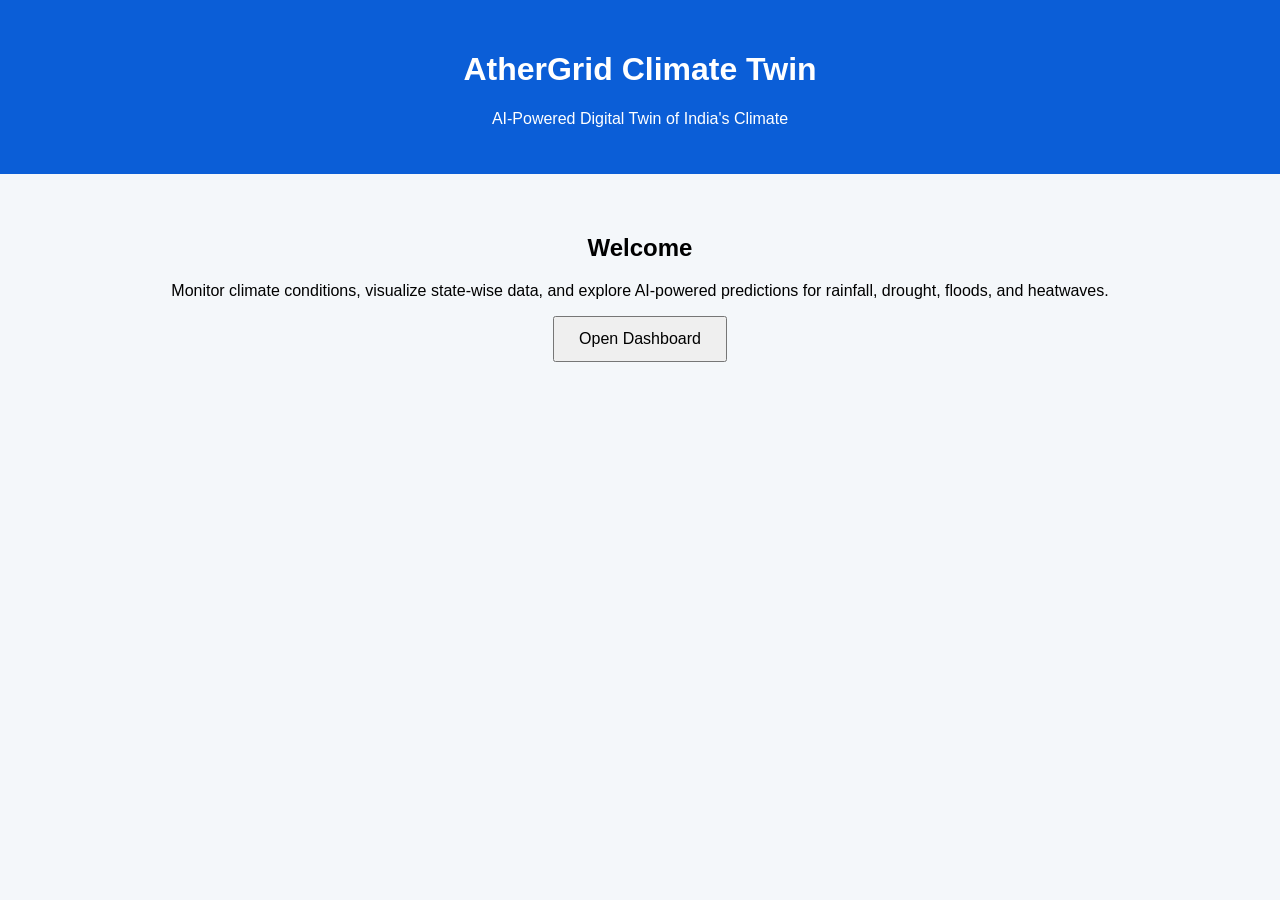
==== frontend/index.html @ 0a9a2bc7 "Create frontend homepage" ====
<!DOCTYPE html>
<html lang="en">
<head>
    <meta charset="UTF-8">
    <meta name="viewport" content="width=device-width, initial-scale=1.0">
    <title>AtherGrid Climate Twin</title>
    <link rel="stylesheet" href="style.css">
</head>
<body>

    <header>
        <h1>AtherGrid Climate Twin</h1>
        <p>AI-Powered Digital Twin of India's Climate</p>
    </header>

    <main>
        <section>
            <h2>Welcome</h2>
            <p>
                Monitor climate conditions, visualize state-wise data,
                and explore AI-powered predictions for rainfall, drought,
                floods, and heatwaves.
            </p>

            <button>Open Dashboard</button>
        </section>
    </main>

    <script src="script.js"></script>
</body>
</html>
---- frontend/style.css ----
body {
    font-family: Arial, sans-serif;
    margin: 0;
    text-align: center;
    background-color: #f4f7fa;
}

header {
    background-color: #0b5ed7;
    color: white;
    padding: 30px;
}

main {
    padding: 40px;
}

button {
    padding: 12px 24px;
    font-size: 16px;
    cursor: pointer;
}
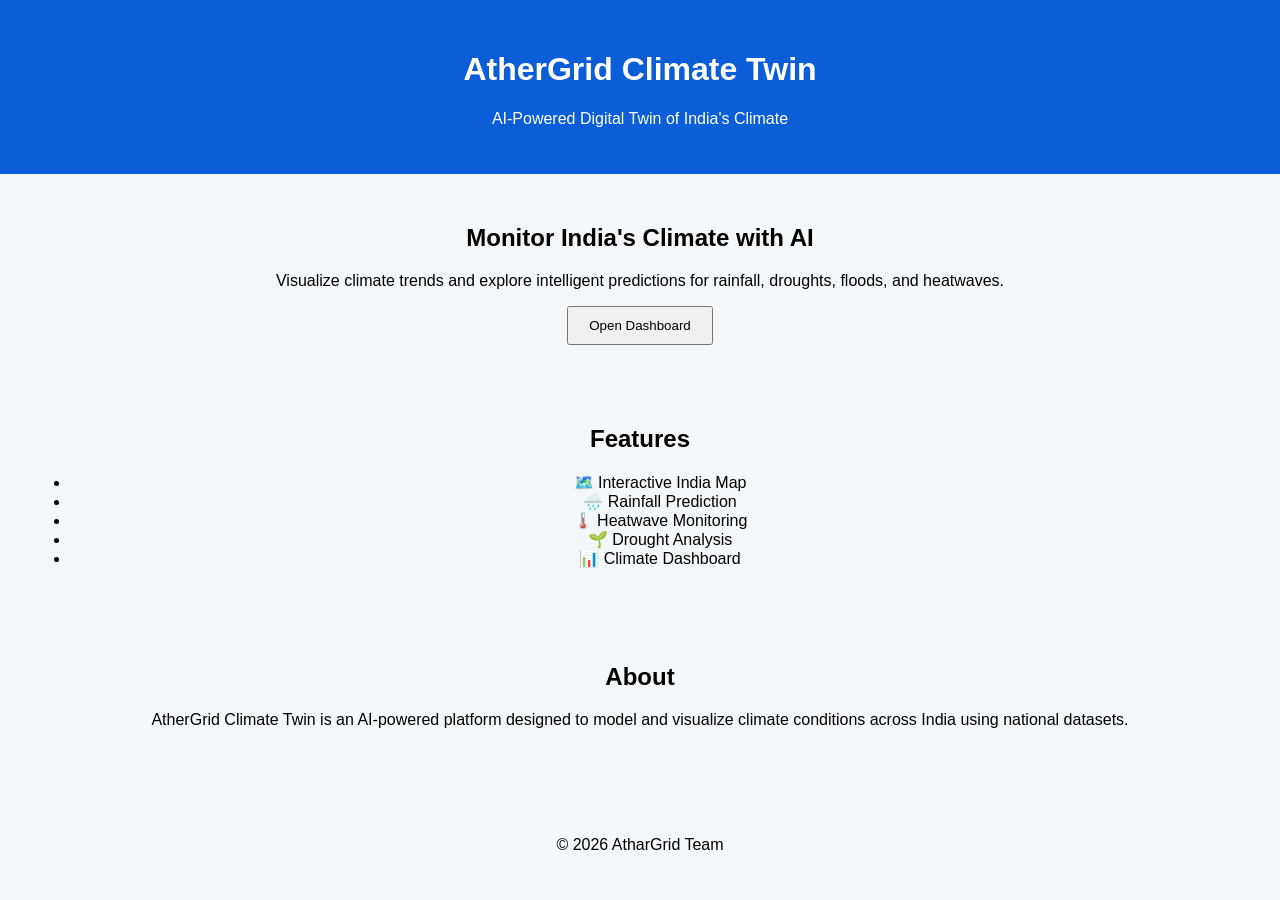
==== commit 5a3b7b74: "Added homepage and dashboard" ====
--- a/frontend/index.html
+++ b/frontend/index.html
@@ -8,24 +8,41 @@
 </head>
 <body>
 
-    <header>
-        <h1>AtherGrid Climate Twin</h1>
-        <p>AI-Powered Digital Twin of India's Climate</p>
-    </header>
+<header>
+    <h1>AtherGrid Climate Twin</h1>
+    <p>AI-Powered Digital Twin of India's Climate</p>
+</header>
 
-    <main>
-        <section>
-            <h2>Welcome</h2>
-            <p>
-                Monitor climate conditions, visualize state-wise data,
-                and explore AI-powered predictions for rainfall, drought,
-                floods, and heatwaves.
-            </p>
+<section id="hero">
+    <h2>Monitor India's Climate with AI</h2>
+    <p>Visualize climate trends and explore intelligent predictions for rainfall, droughts, floods, and heatwaves.</p>
+    <button>Open Dashboard</button>
+</section>
 
-            <button>Open Dashboard</button>
-        </section>
-    </main>
+<section id="features">
+    <h2>Features</h2>
+    <ul>
+        <li>🗺️ Interactive India Map</li>
+        <li>🌧️ Rainfall Prediction</li>
+        <li>🌡️ Heatwave Monitoring</li>
+        <li>🌱 Drought Analysis</li>
+        <li>📊 Climate Dashboard</li>
+    </ul>
+</section>
 
-    <script src="script.js"></script>
+<section id="about">
+    <h2>About</h2>
+    <p>
+        AtherGrid Climate Twin is an AI-powered platform designed to model
+        and visualize climate conditions across India using national datasets.
+    </p>
+</section>
+
+<footer>
+    <p>© 2026 AtharGrid Team</p>
+</footer>
+
+<script src="script.js"></script>
+
 </body>
 </html>
--- a/frontend/style.css
+++ b/frontend/style.css
@@ -15,8 +15,17 @@
     padding: 40px;
 }
 
+section {
+    padding: 30px;
+}
+
 button {
-    padding: 12px 24px;
-    font-size: 16px;
+    padding: 10px 20px;
     cursor: pointer;
+}
+
+footer {
+    margin-top: 30px;
+    padding: 15px;
+    text-align: center;
 }
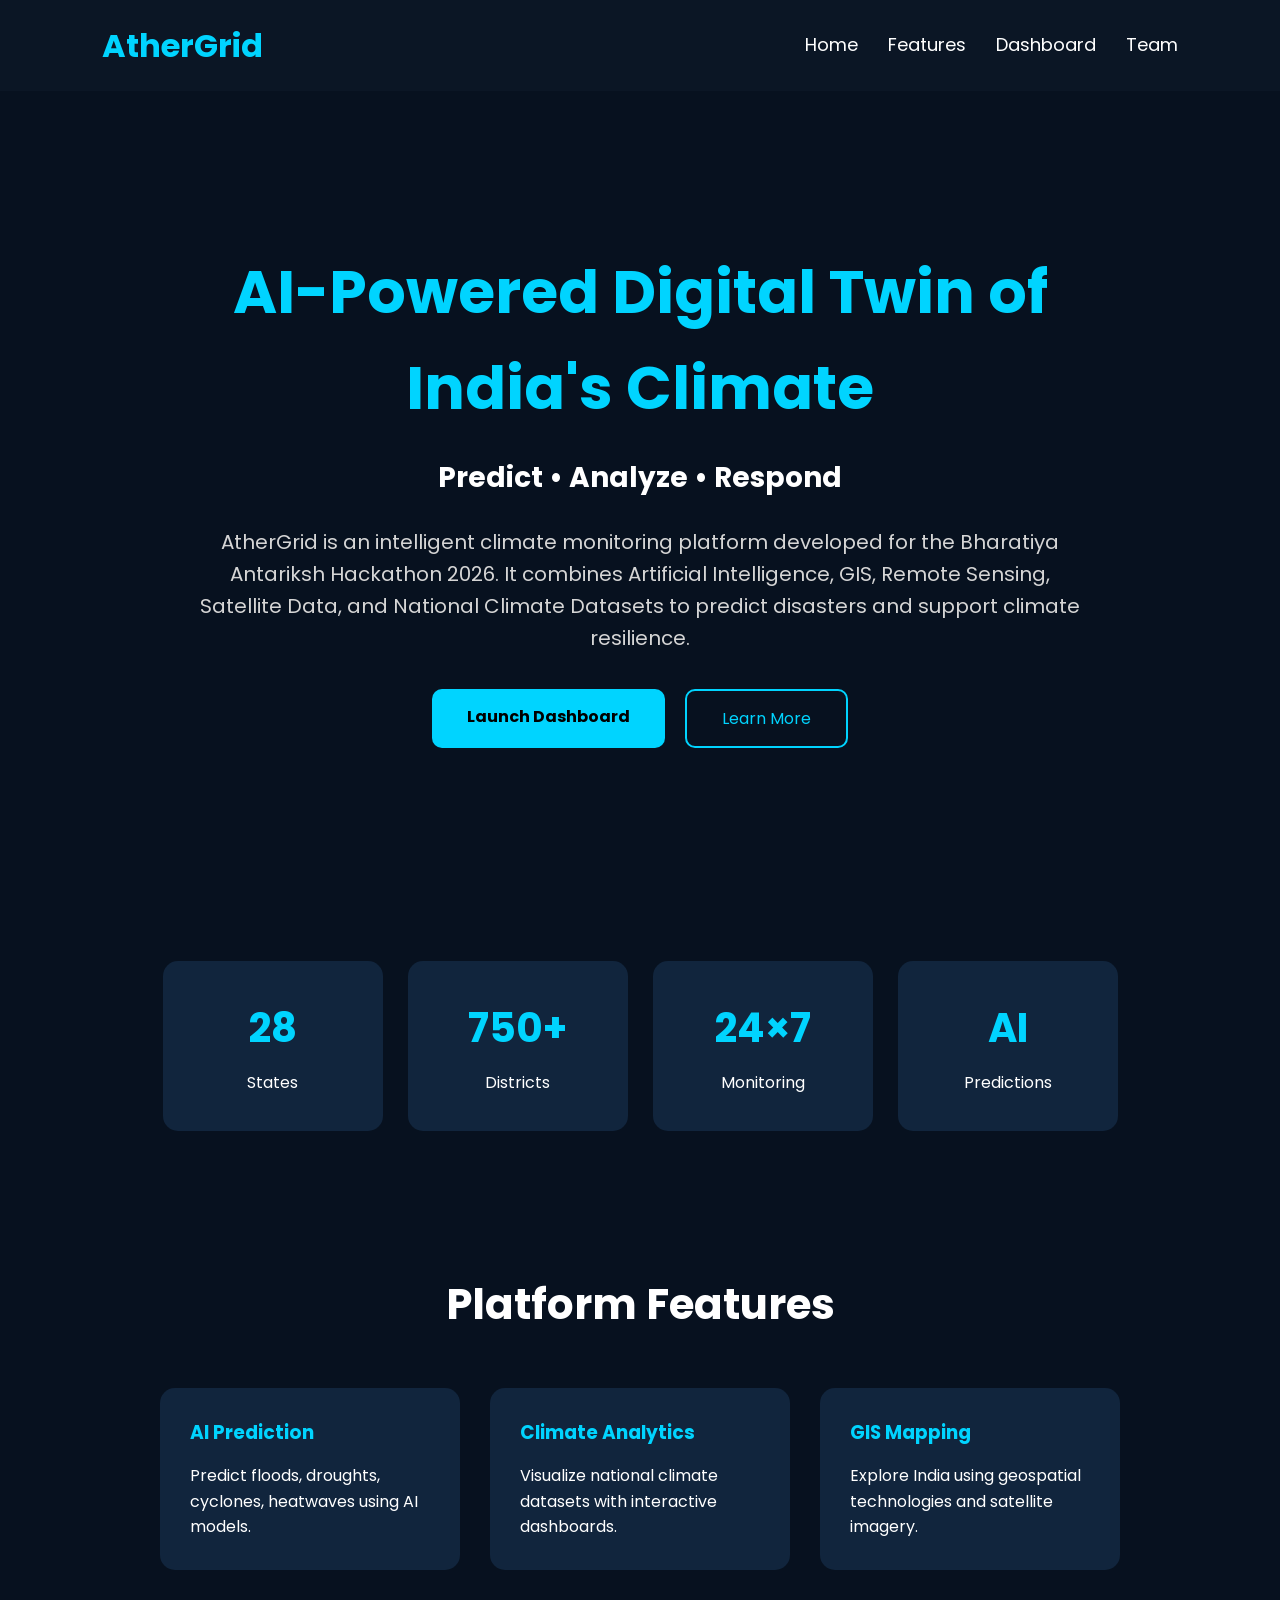
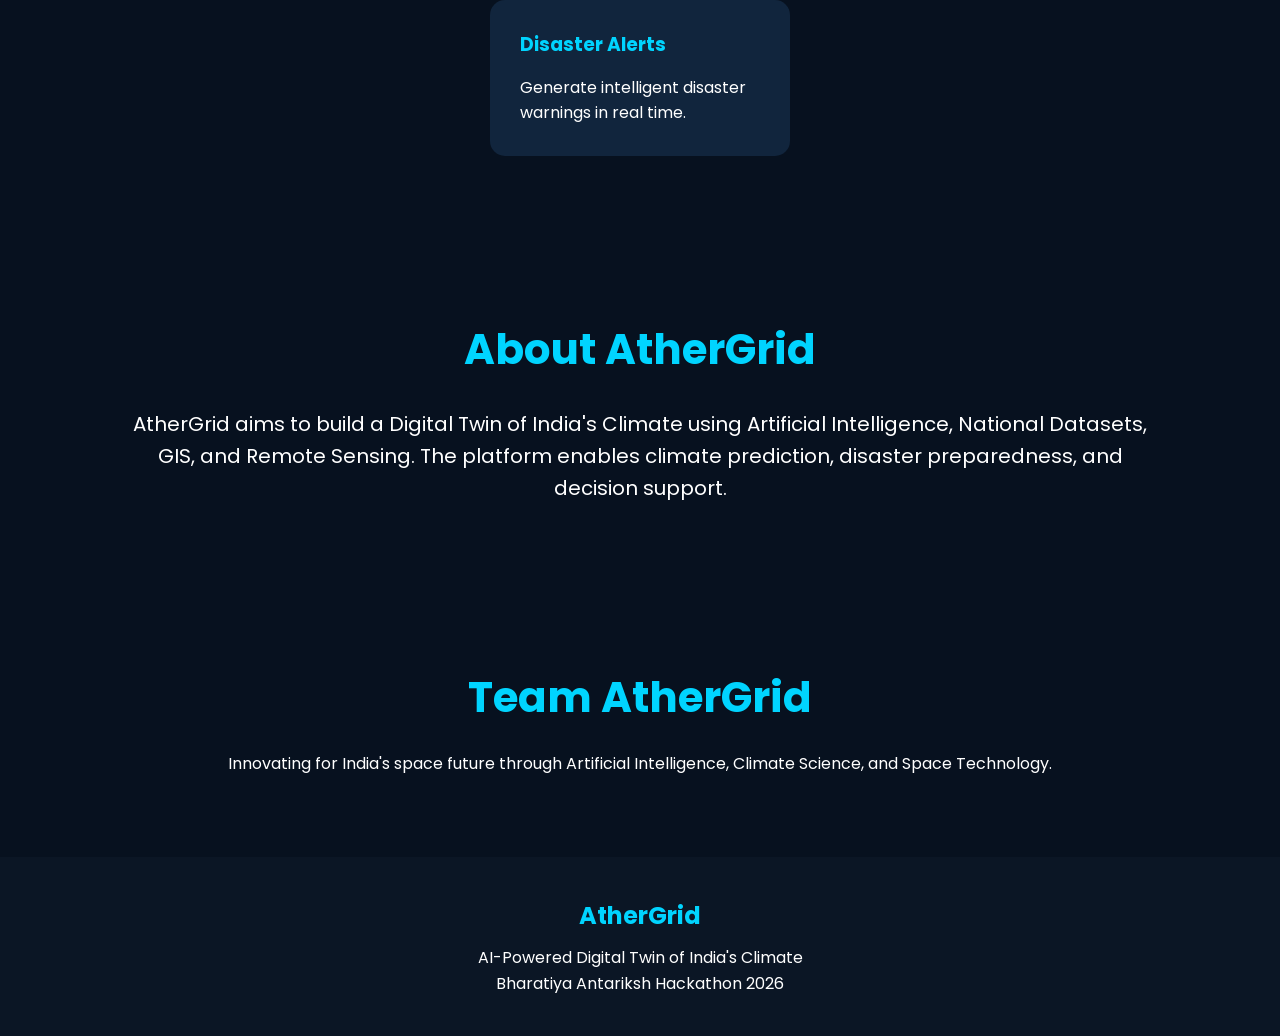
==== commit ce34e343: "Designed professional landing page" ====
--- a/frontend/index.html
+++ b/frontend/index.html
@@ -1,48 +1,270 @@
 <!DOCTYPE html>
 <html lang="en">
+
 <head>
     <meta charset="UTF-8">
     <meta name="viewport" content="width=device-width, initial-scale=1.0">
-    <title>AtherGrid Climate Twin</title>
+
+    <title>AtherGrid | AI-Powered Digital Twin</title>
+
     <link rel="stylesheet" href="style.css">
 </head>
+
 <body>
 
-<header>
-    <h1>AtherGrid Climate Twin</h1>
-    <p>AI-Powered Digital Twin of India's Climate</p>
-</header>
-
-<section id="hero">
-    <h2>Monitor India's Climate with AI</h2>
-    <p>Visualize climate trends and explore intelligent predictions for rainfall, droughts, floods, and heatwaves.</p>
-    <button>Open Dashboard</button>
-</section>
-
-<section id="features">
-    <h2>Features</h2>
-    <ul>
-        <li>🗺️ Interactive India Map</li>
-        <li>🌧️ Rainfall Prediction</li>
-        <li>🌡️ Heatwave Monitoring</li>
-        <li>🌱 Drought Analysis</li>
-        <li>📊 Climate Dashboard</li>
-    </ul>
-</section>
-
-<section id="about">
-    <h2>About</h2>
-    <p>
-        AtherGrid Climate Twin is an AI-powered platform designed to model
-        and visualize climate conditions across India using national datasets.
-    </p>
-</section>
-
-<footer>
-    <p>© 2026 AtharGrid Team</p>
-</footer>
-
-<script src="script.js"></script>
+    <!-- ================= NAVIGATION ================= -->
+
+    <nav>
+
+        <div class="logo">
+            AtherGrid
+        </div>
+
+        <ul>
+
+            <li><a href="#">Home</a></li>
+
+            <li><a href="#features">Features</a></li>
+
+            <li><a href="dashboard.html">Dashboard</a></li>
+
+            <li><a href="#team">Team</a></li>
+
+        </ul>
+
+    </nav>
+
+    <!-- ================= HERO ================= -->
+
+    <section class="hero">
+
+        <div class="hero-content">
+
+            <h1>
+                AI-Powered Digital Twin
+                of India's Climate
+            </h1>
+
+            <h2>
+                Predict • Analyze • Respond
+            </h2>
+
+            <p>
+
+                AtherGrid is an intelligent climate monitoring platform
+                developed for the Bharatiya Antariksh Hackathon 2026.
+
+                It combines Artificial Intelligence,
+                GIS,
+                Remote Sensing,
+                Satellite Data,
+                and National Climate Datasets
+                to predict disasters and support climate resilience.
+
+            </p>
+
+            <div class="buttons">
+
+                <a href="dashboard.html" class="primary-btn">
+
+                    Launch Dashboard
+
+                </a>
+
+                <a href="#features" class="secondary-btn">
+
+                    Learn More
+
+                </a>
+
+            </div>
+
+        </div>
+
+    </section>
+
+    <!-- ================= STATISTICS ================= -->
+
+    <section class="stats">
+
+        <div class="stat-card">
+
+            <h2>28</h2>
+
+            <p>States</p>
+
+        </div>
+
+        <div class="stat-card">
+
+            <h2>750+</h2>
+
+            <p>Districts</p>
+
+        </div>
+
+        <div class="stat-card">
+
+            <h2>24×7</h2>
+
+            <p>Monitoring</p>
+
+        </div>
+
+        <div class="stat-card">
+
+            <h2>AI</h2>
+
+            <p>Predictions</p>
+
+        </div>
+
+    </section>
+
+    <!-- ================= FEATURES ================= -->
+
+    <section class="features" id="features">
+
+        <h2>Platform Features</h2>
+
+        <div class="feature-container">
+
+            <div class="card">
+
+                <h3>AI Prediction</h3>
+
+                <p>
+
+                    Predict floods,
+                    droughts,
+                    cyclones,
+                    heatwaves
+                    using AI models.
+
+                </p>
+
+            </div>
+
+            <div class="card">
+
+                <h3>Climate Analytics</h3>
+
+                <p>
+
+                    Visualize national climate
+                    datasets with interactive
+                    dashboards.
+
+                </p>
+
+            </div>
+
+            <div class="card">
+
+                <h3>GIS Mapping</h3>
+
+                <p>
+
+                    Explore India using
+                    geospatial technologies
+                    and satellite imagery.
+
+                </p>
+
+            </div>
+
+            <div class="card">
+
+                <h3>Disaster Alerts</h3>
+
+                <p>
+
+                    Generate intelligent
+                    disaster warnings
+                    in real time.
+
+                </p>
+
+            </div>
+
+        </div>
+
+    </section>
+
+    <!-- ================= ABOUT ================= -->
+
+    <section class="about">
+
+        <h2>
+
+            About AtherGrid
+
+        </h2>
+
+        <p>
+
+            AtherGrid aims to build a Digital Twin
+            of India's Climate using Artificial Intelligence,
+            National Datasets,
+            GIS,
+            and Remote Sensing.
+
+            The platform enables
+            climate prediction,
+            disaster preparedness,
+            and decision support.
+
+        </p>
+
+    </section>
+
+    <!-- ================= TEAM ================= -->
+
+    <section class="team" id="team">
+
+        <h2>
+
+            Team AtherGrid
+
+        </h2>
+
+        <p>
+
+            Innovating for India's space future through
+            Artificial Intelligence,
+            Climate Science,
+            and Space Technology.
+
+        </p>
+
+    </section>
+
+    <!-- ================= FOOTER ================= -->
+
+    <footer>
+
+        <h2>
+
+            AtherGrid
+
+        </h2>
+
+        <p>
+
+            AI-Powered Digital Twin of India's Climate
+
+        </p>
+
+        <p>
+
+            Bharatiya Antariksh Hackathon 2026
+
+        </p>
+
+    </footer>
+
+    <script src="script.js"></script>
 
 </body>
+
 </html>
--- a/frontend/style.css
+++ b/frontend/style.css
@@ -1,31 +1,409 @@
-body {
-    font-family: Arial, sans-serif;
-    margin: 0;
-    text-align: center;
-    background-color: #f4f7fa;
-}
-
-header {
-    background-color: #0b5ed7;
-    color: white;
-    padding: 30px;
-}
-
-main {
-    padding: 40px;
-}
-
-section {
-    padding: 30px;
-}
-
-button {
-    padding: 10px 20px;
-    cursor: pointer;
-}
-
-footer {
-    margin-top: 30px;
-    padding: 15px;
-    text-align: center;
+/* ==============================
+   GOOGLE FONT
+============================== */
+@import url('https://fonts.googleapis.com/css2?family=Poppins:wght@300;400;500;600;700&display=swap');
+
+/* ==============================
+   GLOBAL
+============================== */
+
+*{
+    margin:0;
+    padding:0;
+    box-sizing:border-box;
+    font-family:'Poppins',sans-serif;
+}
+
+html{
+    scroll-behavior:smooth;
+}
+
+body{
+    background:#07111f;
+    color:white;
+    line-height:1.6;
+}
+
+/* ==============================
+   NAVBAR
+============================== */
+
+nav{
+    display:flex;
+    justify-content:space-between;
+    align-items:center;
+    padding:20px 8%;
+    background:#0b1625;
+    position:sticky;
+    top:0;
+}
+
+.logo{
+    font-size:32px;
+    font-weight:bold;
+    color:#00d4ff;
+}
+
+nav ul{
+    display:flex;
+    list-style:none;
+}
+
+nav ul li{
+    margin-left:30px;
+}
+
+nav ul li a{
+    text-decoration:none;
+    color:white;
+    transition:.3s;
+    font-size:18px;
+}
+
+nav ul li a:hover{
+    color:#00d4ff;
+}
+
+/* ==============================
+   HERO
+============================== */
+
+.hero{
+
+    min-height:90vh;
+
+    display:flex;
+
+    justify-content:center;
+
+    align-items:center;
+
+    text-align:center;
+
+    padding:40px;
+
+}
+
+.hero-content{
+
+    max-width:900px;
+
+}
+
+.hero h1{
+
+    font-size:60px;
+
+    color:#00d4ff;
+
+    margin-bottom:20px;
+
+}
+
+.hero h2{
+
+    font-size:28px;
+
+    margin-bottom:25px;
+
+}
+
+.hero p{
+
+    font-size:20px;
+
+    color:#d5d5d5;
+
+    margin-bottom:35px;
+
+}
+
+/* ==============================
+   BUTTONS
+============================== */
+
+.buttons{
+
+    display:flex;
+
+    justify-content:center;
+
+    gap:20px;
+
+}
+
+.primary-btn{
+
+    background:#00d4ff;
+
+    color:black;
+
+    text-decoration:none;
+
+    padding:15px 35px;
+
+    border-radius:10px;
+
+    font-weight:bold;
+
+    transition:.3s;
+
+}
+
+.primary-btn:hover{
+
+    transform:translateY(-5px);
+
+}
+
+.secondary-btn{
+
+    border:2px solid #00d4ff;
+
+    color:#00d4ff;
+
+    text-decoration:none;
+
+    padding:15px 35px;
+
+    border-radius:10px;
+
+    transition:.3s;
+
+}
+
+.secondary-btn:hover{
+
+    background:#00d4ff;
+
+    color:black;
+
+}
+
+/* ==============================
+   STATS
+============================== */
+
+.stats{
+
+    display:flex;
+
+    justify-content:center;
+
+    flex-wrap:wrap;
+
+    gap:25px;
+
+    padding:60px 8%;
+
+}
+
+.stat-card{
+
+    background:#11253d;
+
+    padding:35px;
+
+    width:220px;
+
+    border-radius:15px;
+
+    text-align:center;
+
+    transition:.3s;
+
+}
+
+.stat-card:hover{
+
+    transform:translateY(-8px);
+
+    box-shadow:0 0 20px rgba(0,212,255,.4);
+
+}
+
+.stat-card h2{
+
+    font-size:40px;
+
+    color:#00d4ff;
+
+}
+
+.stat-card p{
+
+    margin-top:10px;
+
+}
+
+/* ==============================
+   FEATURES
+============================== */
+
+.features{
+
+    padding:80px 8%;
+
+}
+
+.features h2{
+
+    text-align:center;
+
+    font-size:42px;
+
+    margin-bottom:50px;
+
+}
+
+.feature-container{
+
+    display:flex;
+
+    justify-content:center;
+
+    flex-wrap:wrap;
+
+    gap:30px;
+
+}
+
+.card{
+
+    background:#11253d;
+
+    width:300px;
+
+    padding:30px;
+
+    border-radius:15px;
+
+    transition:.3s;
+
+}
+
+.card:hover{
+
+    transform:translateY(-10px);
+
+    box-shadow:0 0 20px rgba(0,212,255,.5);
+
+}
+
+.card h3{
+
+    color:#00d4ff;
+
+    margin-bottom:15px;
+
+}
+
+/* ==============================
+   ABOUT
+============================== */
+
+.about{
+
+    padding:80px 10%;
+
+    text-align:center;
+
+}
+
+.about h2{
+
+    color:#00d4ff;
+
+    font-size:42px;
+
+    margin-bottom:25px;
+
+}
+
+.about p{
+
+    font-size:20px;
+
+}
+
+/* ==============================
+   TEAM
+============================== */
+
+.team{
+
+    text-align:center;
+
+    padding:80px 10%;
+
+}
+
+.team h2{
+
+    font-size:42px;
+
+    color:#00d4ff;
+
+    margin-bottom:20px;
+
+}
+
+/* ==============================
+   FOOTER
+============================== */
+
+footer{
+
+    background:#0b1625;
+
+    text-align:center;
+
+    padding:40px;
+
+}
+
+footer h2{
+
+    color:#00d4ff;
+
+    margin-bottom:10px;
+
+}
+
+/* ==============================
+   RESPONSIVE
+============================== */
+
+@media(max-width:768px){
+
+.hero h1{
+
+font-size:40px;
+
+}
+
+.buttons{
+
+flex-direction:column;
+
+}
+
+nav{
+
+flex-direction:column;
+
+}
+
+nav ul{
+
+margin-top:20px;
+
+}
+
+nav ul li{
+
+margin:10px;
+
+}
+
 }
